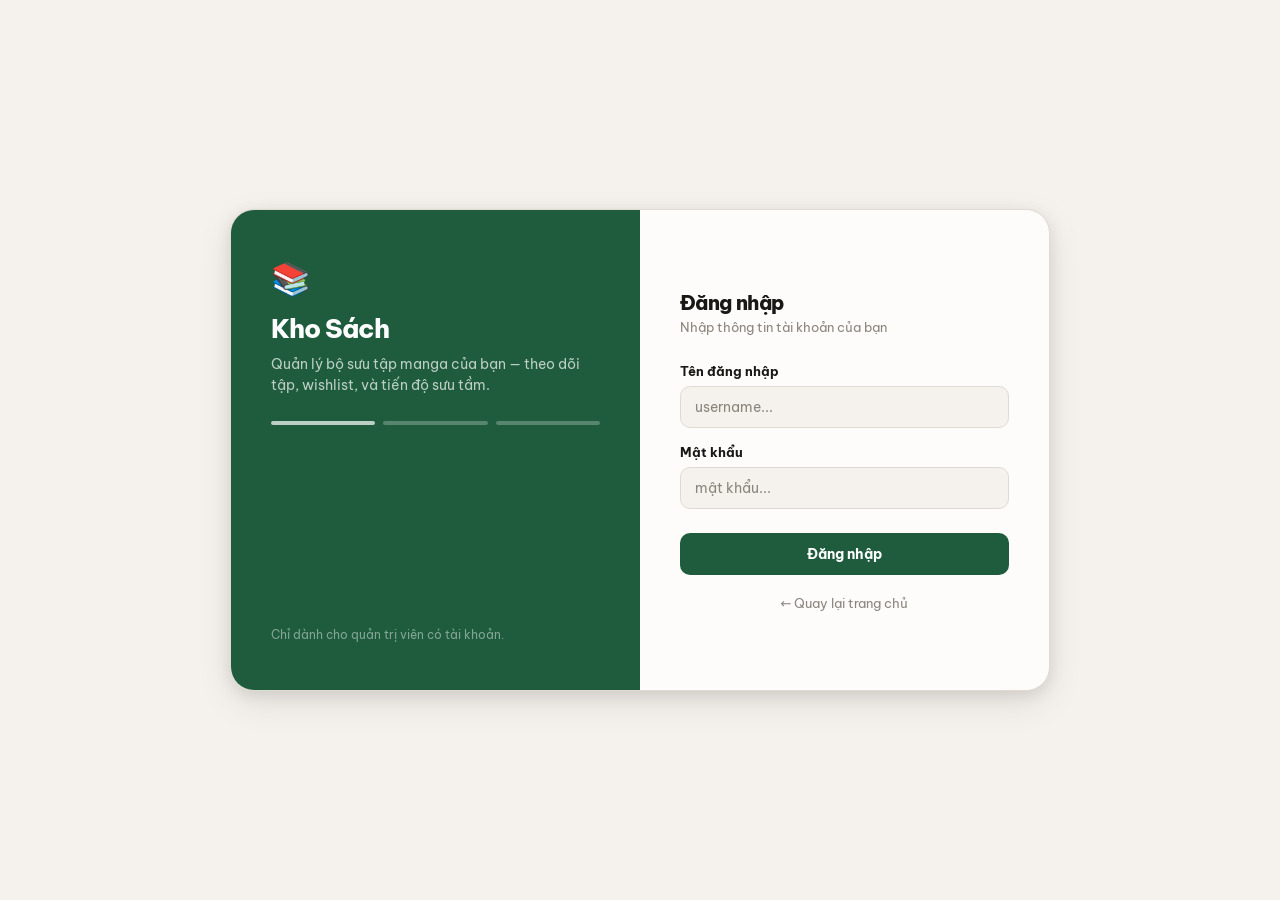
==== index.html @ 37cb6cc2 "Update index.html" ====
<!DOCTYPE html>
<html lang="vi">
<head>
  <meta charset="UTF-8">
  <meta name="viewport" content="width=device-width, initial-scale=1.0">
  <title>Kho Sách</title>
  <link rel="stylesheet" href="style.css">
  <style>
/* ── Vol-list (list style, dùng trong modal quản lý tập) ── */
.vol-list { display:flex; flex-direction:column; gap:8px; margin-bottom:16px; }
.vl-row {
  display:flex; align-items:center; gap:10px;
  padding:8px 10px;
  border-radius:var(--radius-sm);
  border:1.5px solid var(--border);
  background:var(--bg);
  transition:border-color 0.15s, background 0.15s;
}
.vl-row.owned {
  border-color:var(--accent);
  background:color-mix(in srgb, var(--accent) 6%, transparent);
}
.vl-cover-wrap {
  position:relative; flex-shrink:0;
  width:42px; height:58px;
  border-radius:var(--radius-xs);
  overflow:hidden; cursor:pointer;
  border:1px solid var(--border);
  background:var(--bg-alt);
  user-select:none; -webkit-user-select:none;
}
.vl-cover { width:100%; height:100%; object-fit:cover; display:block; }
.vl-cover-placeholder { width:100%;height:100%;display:flex;align-items:center;justify-content:center;font-size:18px; }
.vl-owned-badge {
  position:absolute;inset:0;
  display:flex;align-items:center;justify-content:center;
  font-size:18px;font-weight:900;color:var(--accent-text);
  background:rgba(0,0,0,0);transition:background 0.15s;pointer-events:none;
}
.vl-row.owned .vl-owned-badge { background:color-mix(in srgb, var(--accent) 65%, transparent); }
.vl-info  { flex:1;min-width:0;display:flex;flex-direction:column;gap:5px; }
.vl-num   { font-size:13px;font-weight:700;color:var(--text); }
.vl-url-row { display:flex;gap:6px;align-items:center; }
.vl-url-input {
  flex:1;min-width:0;
  padding:6px 10px;
  border:1.5px solid var(--border);border-radius:var(--radius-xs);
  font-size:12px;background:var(--surface);color:var(--text);
  outline:none;font-family:inherit;transition:border-color 0.15s;
}
.vl-url-input:focus { border-color:var(--accent); }
.vl-save-btn {
  flex-shrink:0;padding:6px 10px;
  border-radius:var(--radius-xs);
  background:var(--accent);color:var(--accent-text);
  border:none;font-size:13px;cursor:pointer;transition:opacity 0.15s;white-space:nowrap;
}
.vl-save-btn:hover   { opacity:0.85; }
.vl-save-btn:disabled { opacity:0.5;cursor:not-allowed; }
.vl-del-btn {
  flex-shrink:0;width:26px;height:26px;border-radius:50%;
  background:var(--red-bg);color:var(--red-fg);
  border:none;font-size:11px;cursor:pointer;
  display:flex;align-items:center;justify-content:center;transition:opacity 0.15s;
}
.vl-del-btn:hover { opacity:0.75; }
@media (max-width:480px) {
  .vl-url-input { font-size:13px;padding:7px 8px; }
  .vl-save-btn  { font-size:14px;padding:7px 10px; }
}

/* ── Mobile topbar: 1 hàng duy nhất ── */
@media (max-width: 768px) {
  /* Reset override từ responsive.css */
  .topbar {
    position: fixed;
    top: 0; left: 0; right: 0;
    z-index: 90;
    background: var(--bg);
    border-bottom: 1px solid var(--border);
    box-shadow: 0 1px 8px rgba(0,0,0,0.08);
    /* 1 hàng ngang duy nhất */
    display: flex !important;
    flex-direction: row !important;
    align-items: center !important;
    gap: 8px !important;
    padding: 10px 12px 10px 60px !important; /* 60px chừa hamburger bên trái */
    margin-bottom: 0 !important;
  }

  /* Ẩn title/sub trên mobile — tiêu đề đã có trong hamburger menu */
  .topbar .topbar-left { display: none !important; }

  /* Actions chiếm full width còn lại */
  .topbar .topbar-actions {
    display: flex !important;
    flex-direction: row !important;
    align-items: center !important;
    gap: 8px !important;
    flex: 1 !important;
    padding: 0 !important;
  }

  #searchInput {
    flex: 1 !important;
    width: auto !important;
    min-width: 0 !important;
    max-width: none !important;
    padding: 9px 12px !important;
    font-size: 14px !important;
    border-radius: var(--radius-sm) !important;
  }

  #adminBtn {
    flex-shrink: 0 !important;
    padding: 9px 12px !important;
    font-size: 13px !important;
    white-space: nowrap !important;
    border-radius: var(--radius-sm) !important;
  }

  /* Điều chỉnh padding main để không bị topbar che */
  .main-content { padding-top: 64px !important; }

  /* Mobile header bar (hamburger + brand) */
  .mobile-header {
    display: flex;
    align-items: center;
    gap: 0;
    position: fixed;
    top: 0; left: 0;
    z-index: 200;
    height: 54px;
    pointer-events: none; /* cho qua click vào topbar bên dưới */
  }
  .hamburger {
    position: static !important; /* override fixed từ responsive.css */
    pointer-events: auto;
    width: 44px; height: 44px;
    margin: 5px 0 5px 8px;
    border-radius: var(--radius-sm);
    flex-shrink: 0;
  }
  .mobile-brand {
    font-size: 14px;
    font-weight: 700;
    color: var(--text);
    letter-spacing: -0.01em;
    pointer-events: none;
    white-space: nowrap;
    margin-left: 6px;
  }
}
@media (min-width: 769px) {
  .mobile-header { display: none; }
}
  </style>
</head>
<body>

<div class="sidebar-overlay" id="sidebarOverlay" onclick="closeSidebar()"></div>
<!-- Mobile header: hamburger + brand name -->
<div class="mobile-header" id="mobileHeader">
  <button class="hamburger" id="hamburger" onclick="toggleSidebar()">☰</button>
  <span class="mobile-brand">📚 Kho Sách</span>
</div>

<div class="app">

  <aside class="sidebar" id="sidebar">
    <div class="sidebar-brand">
      <div class="brand-logo">
        <div class="brand-icon">📚</div>
        <span class="brand-name">Kho Sách</span>
      </div>
      <div class="brand-sub">Bộ sưu tập manga</div>
    </div>
    <nav class="sidebar-nav">
      <span class="nav-section-label">Thư viện</span>
      <button class="nav-btn active" data-filter="all"><span class="nav-icon">📋</span> Tất cả</button>
      <button class="nav-btn" data-filter="incomplete"><span class="nav-icon">🔖</span> Chưa đủ bộ</button>
      <button class="nav-btn" data-filter="complete"><span class="nav-icon">✅</span> Full bộ</button>
      <span class="nav-section-label">Công cụ</span>
      <button class="nav-btn" onclick="window.location.href='stats.html'"><span class="nav-icon">📊</span> Thống kê</button>
      <div id="adminNav" style="display:none;">
        <div class="sidebar-divider"></div>
        <button class="nav-btn" onclick="openAdminPanel()" style="color:var(--accent);font-weight:700;">
          <span class="nav-icon">⚙️</span> Quản lý
        </button>
      </div>
    </nav>
    <div class="sidebar-bottom">
      <button class="dark-toggle" id="darkToggle" onclick="toggleDark()">
        <span class="toggle-icon">🌙</span>
        <span class="toggle-label">Chế độ tối</span>
      </button>
      <button class="logout-btn" onclick="logout()">
        <span style="font-size:15px">🚪</span> Đăng xuất
      </button>
    </div>
  </aside>

  <main class="main-content">
    <div class="topbar">
      <!-- Title + sub (desktop: trái, mobile: ẩn sub) -->
      <div class="topbar-left">
        <div class="topbar-title">Thư viện</div>
        <div class="topbar-sub" id="topbarSub">Đang tải...</div>
      </div>
      <!-- Actions: search + admin btn -->
      <div class="topbar-actions">
        <input type="text" id="searchInput" placeholder="🔍 Tìm...">
        <button id="adminBtn" class="btn-primary" onclick="openAdminPanel()" style="display:none;">⚙️ Quản lý</button>
      </div>
    </div>

    <section>
      <div class="section-head">
        <h2>📖 Chưa đủ bộ</h2>
        <span class="section-count" id="countReading">0</span>
      </div>
      <div id="readingShelf" class="book-grid"></div>
    </section>

    <section>
      <div class="section-head">
        <h2>🕒 Wishlist</h2>
        <span class="section-count" id="countNext">0</span>
      </div>
      <div id="nextShelf" class="book-grid"></div>
    </section>

    <section>
      <div class="section-head">
        <h2>✅ Hoàn thành</h2>
        <span class="section-count" id="countFinished">0</span>
      </div>
      <div id="finishedShelf" class="book-grid"></div>
    </section>
  </main>
</div>

<!-- ===== ADMIN PANEL MODAL ===== -->
<div class="modal-backdrop" id="adminModal" onclick="if(event.target===this) closeAdminModal()">
  <div class="modal admin-modal" style="max-height:90vh;overflow-y:auto;">
    <button class="modal-close" onclick="closeAdminModal()">✕</button>
    <div class="modal-title">⚙️ Quản lý Truyện</div>
    <div class="admin-toolbar">
      <input class="search-box" type="text" id="adminSearch" placeholder="🔍 Tìm theo tên..." oninput="renderAdminTable()">
      <select class="filter-select" id="adminShelfFilter" onchange="renderAdminTable()">
        <option value="">Tất cả kệ</option>
        <option value="reading">📖 Chưa đủ bộ</option>
        <option value="next">🕒 Wishlist</option>
        <option value="finished">✅ Hoàn thành</option>
      </select>
      <button class="btn-primary" onclick="openBookEditModal()">＋ Thêm bộ truyện</button>
    </div>
    <div class="table-wrap">
      <table>
        <thead><tr>
          <th style="width:52px">Bìa</th><th>Tên bộ truyện</th><th>Tác giả</th>
          <th>Kệ</th><th>Tập</th><th style="width:110px">Hành động</th>
        </tr></thead>
        <tbody id="adminTableBody">
          <tr><td colspan="6"><div class="empty-state"><div class="emoji">⏳</div>Đang tải...</div></td></tr>
        </tbody>
      </table>
    </div>
  </div>
</div>

<!-- ===== MODAL: THÊM/SỬA SÁCH ===== -->
<div class="modal-backdrop" id="bookEditModal" onclick="if(event.target===this) closeBookEditModal()">
  <div class="modal">
    <button class="modal-close" onclick="closeBookEditModal()">✕</button>
    <div class="modal-title" id="bookEditTitle">Thêm bộ truyện mới</div>
    <div class="modal-msg" id="bookEditMsg"></div>
    <div class="form-grid">
      <div class="form-group-m form-full">
        <label>ID (slug) <span style="color:var(--red-fg)">*</span></label>
        <input type="text" id="fId" placeholder="ví dụ: one-piece, naruto...">
        <div class="form-hint">Không dấu, không khoảng trắng, dùng dấu gạch ngang</div>
      </div>
      <div class="form-group-m form-full">
        <label>Tên bộ truyện <span style="color:var(--red-fg)">*</span></label>
        <input type="text" id="fTitle" placeholder="One Piece, Naruto...">
      </div>
      <div class="form-group-m">
        <label>Tác giả <span style="color:var(--red-fg)">*</span></label>
        <input type="text" id="fAuthor" placeholder="Eiichiro Oda...">
      </div>
      <div class="form-group-m">
        <label>Kệ sách <span style="color:var(--red-fg)">*</span></label>
        <select id="fShelf">
          <option value="reading">📖 Chưa đủ bộ</option>
          <option value="next">🕒 Wishlist</option>
          <option value="finished">✅ Hoàn thành</option>
        </select>
      </div>
      <div class="form-group-m form-full">
        <label>URL ảnh bìa (tùy chọn)</label>
        <input type="text" id="fCover" placeholder="https://...">
        <div class="form-hint">Để trống nếu dùng ảnh bìa từ từng tập</div>
      </div>
    </div>
    <div class="modal-footer">
      <button class="btn-cancel" onclick="closeBookEditModal()">Hủy</button>
      <button class="btn-primary" id="bookSaveBtn" onclick="saveBook()">💾 Lưu</button>
    </div>
  </div>
</div>

<!-- ===== MODAL: QUẢN LÝ TẬP ===== -->
<div class="modal-backdrop" id="volModal" onclick="if(event.target===this) closeVolumeModal()">
  <div class="modal vol-modal">
    <button class="modal-close" onclick="closeVolumeModal()">✕</button>
    <div class="modal-title">Quản lý tập truyện</div>
    <div class="vol-book-title" id="volBookTitle"></div>
    <div class="vol-book-meta" id="volBookMeta"></div>
    <div class="modal-msg" id="volModalMsg"></div>

    <!-- Thêm tập mới -->
    <div class="vol-controls">
      <label>Thêm tập số:</label>
      <input type="number" id="volNumInput" min="1" value="1" placeholder="1">
      <input type="text" id="volCoverInput" placeholder="URL bìa tập (tuỳ chọn)">
      <button class="btn-primary" style="padding:8px 14px;font-size:13px" onclick="addVolume()">＋ Thêm</button>
    </div>
    <div class="vol-tip">Nhấn bìa = đổi sở hữu &nbsp;·&nbsp; Sửa URL rồi 💾 = cập nhật bìa &nbsp;·&nbsp; ✕ = xóa tập</div>

    <!-- List thay grid -->
    <div class="vol-list" id="volGrid"></div>

    <div class="modal-footer">
      <button class="btn-cancel" onclick="closeVolumeModal()">Đóng</button>
    </div>
  </div>
</div>

<!-- ===== MODAL: XÁC NHẬN XÓA ===== -->
<div class="modal-backdrop" id="delModal" onclick="if(event.target===this) closeModal('delModal')">
  <div class="modal del-modal">
    <div class="del-emoji">🗑️</div>
    <div class="del-msg" id="delMsg">Xóa bộ truyện này?</div>
    <div class="del-sub">Tất cả tập liên quan cũng sẽ bị xóa vĩnh viễn.</div>
    <div style="display:flex;gap:10px;justify-content:center">
      <button class="btn-cancel" onclick="closeModal('delModal')">Hủy</button>
      <button class="btn-danger" id="delConfirmBtn">Xóa vĩnh viễn</button>
    </div>
  </div>
</div>

<div id="toast"></div>

<script>
/* ===== THEME ===== */
(function() {
  const s = localStorage.getItem('theme');
  if (s) document.documentElement.setAttribute('data-theme', s);
})();

/* ===== AUTH ===== */
const session = JSON.parse(sessionStorage.getItem('admin_user') || 'null');
if (!session) { window.location.href = 'login.html'; }
else {
  if (session.role === 'superadmin' || session.role === 'editor') {
    document.getElementById('adminBtn').style.display = '';
    document.getElementById('adminNav').style.display = 'block';
  }
}
function logout() { sessionStorage.removeItem('admin_user'); window.location.href = 'login.html'; }

function toggleDark() {
  const isDark = document.documentElement.getAttribute('data-theme') === 'dark';
  const next = !isDark;
  localStorage.setItem('theme', next ? 'dark' : 'light');
  document.documentElement.setAttribute('data-theme', next ? 'dark' : 'light');
  syncDarkBtn(next);
}
function syncDarkBtn(isDark) {
  const btn = document.getElementById('darkToggle'); if (!btn) return;
  btn.querySelector('.toggle-icon').textContent = isDark ? '☀️' : '🌙';
  btn.querySelector('.toggle-label').textContent = isDark ? 'Chế độ sáng' : 'Chế độ tối';
}
syncDarkBtn(document.documentElement.getAttribute('data-theme') === 'dark');

function toggleSidebar() {
  const s = document.getElementById('sidebar'), o = document.getElementById('sidebarOverlay');
  if (s.classList.contains('open')) closeSidebar();
  else { s.classList.add('open'); o.classList.add('active'); }
}
function closeSidebar() {
  document.getElementById('sidebar').classList.remove('open');
  document.getElementById('sidebarOverlay').classList.remove('active');
}
document.querySelectorAll('.nav-btn').forEach(btn => {
  btn.addEventListener('click', () => { if (window.innerWidth <= 768) closeSidebar(); });
});

/* ===== SUPABASE ===== */
const SB_URL = "https://dklfwlgpomnrmxmbjpat.supabase.co";
const SB_KEY = "eyJhbGciOiJIUzI1NiIsInR5cCI6IkpXVCJ9.eyJpc3MiOiJzdXBhYmFzZSIsInJlZiI6ImRrbGZ3bGdwb21ucm14bWJqcGF0Iiwicm9sZSI6ImFub24iLCJpYXQiOjE3Nzg1MDQ5MDAsImV4cCI6MjA5NDA4MDkwMH0.sy8zDIdh9RBhl9TOqg6PnfTehqtV7VcFQSaSPoc4MoI";
const HEADERS = { apikey: SB_KEY, Authorization: `Bearer ${SB_KEY}`, 'Content-Type': 'application/json' };

let allBooks = [], volsByBook = {}, editingBookId = null, currentVolBookId = null;

async function sbGet(t,p='')  { const r=await fetch(`${SB_URL}/rest/v1/${t}?${p}`,{headers:HEADERS}); if(!r.ok) throw new Error(await r.text()); return r.json(); }
async function sbPost(t,b)    { const r=await fetch(`${SB_URL}/rest/v1/${t}`,{method:'POST',headers:{...HEADERS,Prefer:'return=representation'},body:JSON.stringify(b)}); if(!r.ok) throw new Error(await r.text()); return r.json(); }
async function sbPatch(t,f,b) { const r=await fetch(`${SB_URL}/rest/v1/${t}?${f}`,{method:'PATCH',headers:{...HEADERS,Prefer:'return=minimal'},body:JSON.stringify(b)}); if(!r.ok) throw new Error(await r.text()); }
async function sbDelete(t,f)  { const r=await fetch(`${SB_URL}/rest/v1/${t}?${f}`,{method:'DELETE',headers:HEADERS}); if(!r.ok) throw new Error(await r.text()); }

async function loadAdminData() {
  try {
    const [books, vols] = await Promise.all([sbGet('books','select=*&order=title.asc'), sbGet('volumes','select=*&order=number.asc')]);
    allBooks = books; volsByBook = {};
    vols.forEach(v => { if (!volsByBook[v.book_id]) volsByBook[v.book_id]=[]; volsByBook[v.book_id].push(v); });
    renderAdminTable();
  } catch(e) { showToast('Lỗi tải dữ liệu: '+e.message, true); }
}

function esc(s) { return String(s||'').replace(/&/g,'&amp;').replace(/</g,'&lt;').replace(/>/g,'&gt;').replace(/"/g,'&quot;'); }

function shelfBadgeHtml(shelf) {
  const map = { reading:['shelf-reading','📖 Chưa đủ bộ'], next:['shelf-next','🕒 Wishlist'], finished:['shelf-finished','✅ Hoàn thành'] };
  const [cls,label] = map[shelf]||['',''];
  return `<span class="shelf-badge ${cls}">${label}</span>`;
}

function renderAdminTable() {
  const q     = document.getElementById('adminSearch').value.toLowerCase();
  const shelf = document.getElementById('adminShelfFilter').value;
  const rows  = allBooks.filter(b => (b.title.toLowerCase().includes(q)||b.author.toLowerCase().includes(q)) && (!shelf||b.shelf===shelf));
  const tbody = document.getElementById('adminTableBody');
  if (!rows.length) { tbody.innerHTML=`<tr><td colspan="6"><div class="empty-state"><div class="emoji">📭</div>Không tìm thấy truyện nào.</div></td></tr>`; return; }
  tbody.innerHTML = rows.map(b => {
    const vols=volsByBook[b.id]||[]; const owned=vols.filter(v=>v.owned).length;
    const coverUrl=b.cover_override||(vols[0]&&vols[0].cover)||'';
    return `<tr>
      <td>${coverUrl?`<img class="book-cover-thumb" src="${esc(coverUrl)}" onerror="this.style.display='none';this.nextSibling.style.display='flex'">`:''}
          <div class="no-cover" style="${coverUrl?'display:none':''}">📖</div></td>
      <td><strong>${esc(b.title)}</strong><br><span style="font-size:11px;color:var(--text-3)">${esc(b.id)}</span></td>
      <td>${esc(b.author)}</td>
      <td>${shelfBadgeHtml(b.shelf)}</td>
      <td class="vol-count"><span class="vol-owned">${owned}</span> / ${vols.length} tập</td>
      <td><div class="row-actions">
        <button class="btn-icon btn-edit" onclick="openBookEditModal('${esc(b.id)}')">✏️</button>
        <button class="btn-icon btn-vol"  onclick="openVolumeModal('${esc(b.id)}')">📦</button>
        <button class="btn-icon btn-del"  onclick="confirmDelete('${esc(b.id)}','${esc(b.title)}')">🗑️</button>
      </div></td>
    </tr>`;
  }).join('');
}

function openAdminPanel()  { loadAdminData(); document.getElementById('adminModal').classList.add('open'); }
function closeAdminModal() { document.getElementById('adminModal').classList.remove('open'); }

function openBookEditModal(bookId) {
  editingBookId = bookId||null; const isEdit = !!bookId;
  document.getElementById('bookEditTitle').textContent = isEdit ? 'Chỉnh sửa bộ truyện' : 'Thêm bộ truyện mới';
  document.getElementById('bookEditMsg').className = 'modal-msg';
  document.getElementById('fId').disabled = isEdit;
  if (isEdit) { const b=allBooks.find(x=>x.id===bookId); document.getElementById('fId').value=b.id; document.getElementById('fTitle').value=b.title; document.getElementById('fAuthor').value=b.author; document.getElementById('fShelf').value=b.shelf; document.getElementById('fCover').value=b.cover_override||''; }
  else { ['fId','fTitle','fAuthor','fCover'].forEach(id=>document.getElementById(id).value=''); document.getElementById('fShelf').value='reading'; }
  document.getElementById('bookEditModal').classList.add('open');
}
function closeBookEditModal() { document.getElementById('bookEditModal').classList.remove('open'); }

async function saveBook() {
  const btn=document.getElementById('bookSaveBtn'), msgEl=document.getElementById('bookEditMsg');
  msgEl.className='modal-msg';
  const id=document.getElementById('fId').value.trim(), title=document.getElementById('fTitle').value.trim(),
        author=document.getElementById('fAuthor').value.trim(), shelf=document.getElementById('fShelf').value,
        cover=document.getElementById('fCover').value.trim()||null;
  if (!id||!title||!author) { msgEl.textContent='Vui lòng điền đầy đủ các trường bắt buộc (*)'; msgEl.className='modal-msg error'; return; }
  if (!/^[a-z0-9-]+$/.test(id)) { msgEl.textContent='ID chỉ gồm chữ thường, số và dấu gạch ngang'; msgEl.className='modal-msg error'; return; }
  btn.disabled=true; btn.innerHTML='<span class="spin"></span>Đang lưu...';
  try {
    if (!editingBookId) { await sbPost('books',{id,title,author,shelf,cover_override:cover}); showToast('Đã thêm bộ truyện mới ✓'); }
    else { await sbPatch('books',`id=eq.${encodeURIComponent(editingBookId)}`,{title,author,shelf,cover_override:cover}); showToast('Đã cập nhật ✓'); }
    closeBookEditModal(); loadAdminData();
  } catch(e) {
    let msg=e.message; if(msg.includes('duplicate')||msg.includes('unique')) msg='ID này đã tồn tại.';
    msgEl.textContent='Lỗi: '+msg; msgEl.className='modal-msg error';
  } finally { btn.disabled=false; btn.innerHTML='💾 Lưu'; }
}

function confirmDelete(bookId, title) {
  document.getElementById('delMsg').textContent=`Xóa "${title}"?`;
  document.getElementById('delConfirmBtn').onclick=()=>doDelete(bookId);
  document.getElementById('delModal').classList.add('open');
}
async function doDelete(bookId) {
  const btn=document.getElementById('delConfirmBtn');
  btn.disabled=true; btn.textContent='Đang xóa...';
  try { await sbDelete('books',`id=eq.${encodeURIComponent(bookId)}`); showToast('Đã xóa bộ truyện ✓'); closeModal('delModal'); loadAdminData(); }
  catch(e) { showToast('Lỗi: '+e.message,true); }
  finally { btn.disabled=false; btn.textContent='Xóa vĩnh viễn'; }
}

/* ── Volume modal ── */
function openVolumeModal(bookId) {
  currentVolBookId = bookId;
  const b = allBooks.find(x=>x.id===bookId);
  document.getElementById('volBookTitle').textContent = b.title;
  document.getElementById('volBookMeta').textContent  = b.author+' · '+({reading:'Chưa đủ bộ',next:'Wishlist',finished:'Hoàn thành'})[b.shelf];
  document.getElementById('volModalMsg').className = 'modal-msg';
  document.getElementById('volNumInput').value  = nextVolNum(bookId);
  document.getElementById('volCoverInput').value = '';
  renderVolList(bookId);
  document.getElementById('volModal').classList.add('open');
}
function closeVolumeModal() { document.getElementById('volModal').classList.remove('open'); }
function nextVolNum(bookId) { const vols=volsByBook[bookId]||[]; return vols.length?Math.max(...vols.map(v=>v.number))+1:1; }

/* ── Render vol-list (list style) ── */
function renderVolList(bookId) {
  const vols = (volsByBook[bookId]||[]).slice().sort((a,b)=>a.number-b.number);
  const el   = document.getElementById('volGrid');
  if (!el) return;

  if (!vols.length) {
    el.innerHTML = '<div style="color:var(--text-3);font-size:14px;text-align:center;padding:20px 0">Chưa có tập nào.</div>';
    return;
  }

  el.innerHTML = vols.map(v => `
    <div class="vl-row ${v.owned?'owned':''}" id="vlr-${v.id}" data-vol-id="${v.id}" data-owned="${v.owned}">
      <div class="vl-cover-wrap" data-toggle-id="${v.id}">
        ${v.cover
          ? `<img class="vl-cover" src="${esc(v.cover)}" onerror="this.style.display='none';this.nextElementSibling.style.display='flex'">
             <div class="vl-cover-placeholder" style="display:none">📖</div>`
          : `<div class="vl-cover-placeholder">📖</div>`}
        <div class="vl-owned-badge">${v.owned?'✓':''}</div>
      </div>
      <div class="vl-info">
        <div class="vl-num">Tập ${v.number}</div>
        <div class="vl-url-row">
          <input class="vl-url-input" type="url" inputmode="url"
            placeholder="https://... (URL ảnh bìa)"
            value="${esc(v.cover||'')}"
            data-vol-id="${v.id}"
            data-book-id="${bookId}">
          <button class="vl-save-btn" data-vol-id="${v.id}" data-book-id="${bookId}" onclick="vlSaveCover(this)">💾</button>
        </div>
      </div>
      <button class="vl-del-btn" onclick="event.stopPropagation();deleteVol(${v.id})">✕</button>
    </div>
  `).join('');

  /* Touch-safe toggle */
  el.querySelectorAll('.vl-cover-wrap').forEach(coverEl => {
    let startX, startY, moved = false;

    coverEl.addEventListener('touchstart', e => {
      startX = e.touches[0].clientX;
      startY = e.touches[0].clientY;
      moved  = false;
    }, { passive: true });

    coverEl.addEventListener('touchmove', e => {
      const dx = Math.abs(e.touches[0].clientX - startX);
      const dy = Math.abs(e.touches[0].clientY - startY);
      if (dx > 8 || dy > 8) moved = true;
    }, { passive: true });

    coverEl.addEventListener('touchend', e => {
      if (moved) return;
      e.preventDefault();
      const volId = parseInt(coverEl.dataset.toggleId);
      const row   = document.getElementById('vlr-' + volId);
      toggleOwned(volId, row.dataset.owned === 'true');
    });

    coverEl.addEventListener('click', () => {
      const volId = parseInt(coverEl.dataset.toggleId);
      const row   = document.getElementById('vlr-' + volId);
      toggleOwned(volId, row.dataset.owned === 'true');
    });
  });
}

/* ── Lưu cover URL inline ── */
async function vlSaveCover(btn) {
  const volId   = parseInt(btn.dataset.volId);
  const bookId2 = btn.dataset.bookId;
  const input   = btn.previousElementSibling;
  const newUrl  = input.value.trim() || null;

  btn.disabled = true; btn.textContent = "⏳";
  try {
    await sbPatch('volumes', `id=eq.${volId}`, { cover: newUrl });
    const v = (volsByBook[bookId2]||[]).find(x => x.id === volId);
    if (v) v.cover = newUrl;

    /* Cập nhật ảnh trong row */
    const row = document.getElementById('vlr-' + volId);
    if (row) {
      const img = row.querySelector('.vl-cover');
      const ph  = row.querySelector('.vl-cover-placeholder');
      if (newUrl) {
        if (img) { img.src = newUrl; img.style.display = ''; }
        else {
          const ni = document.createElement('img');
          ni.className = 'vl-cover'; ni.src = newUrl;
          ni.onerror = () => { ni.style.display='none'; if(ph) ph.style.display='flex'; };
          row.querySelector('.vl-cover-wrap').prepend(ni);
        }
        if (ph) ph.style.display = 'none';
      } else {
        if (img) img.style.display = 'none';
        if (ph)  ph.style.display  = 'flex';
      }
    }
    renderAdminTable();
    showToast('Đã cập nhật bìa ✓');
  } catch(e) {
    showToast('Lỗi lưu bìa: ' + e.message, true);
  } finally {
    btn.disabled = false; btn.textContent = '💾';
  }
}

async function addVolume() {
  const num=parseInt(document.getElementById('volNumInput').value), cover=document.getElementById('volCoverInput').value.trim()||null;
  const msgEl=document.getElementById('volModalMsg'); msgEl.className='modal-msg';
  if (!num||num<1) { msgEl.textContent='Số tập không hợp lệ.'; msgEl.className='modal-msg error'; return; }
  if ((volsByBook[currentVolBookId]||[]).find(v=>v.number===num)) { msgEl.textContent=`Tập ${num} đã tồn tại.`; msgEl.className='modal-msg error'; return; }
  try {
    const res=await sbPost('volumes',{book_id:currentVolBookId,number:num,owned:false,cover});
    if (!volsByBook[currentVolBookId]) volsByBook[currentVolBookId]=[];
    volsByBook[currentVolBookId].push(res[0]);
    document.getElementById('volNumInput').value=nextVolNum(currentVolBookId);
    document.getElementById('volCoverInput').value='';
    renderVolList(currentVolBookId); renderAdminTable(); showToast(`Đã thêm tập ${num} ✓`);
  } catch(e) { msgEl.textContent='Lỗi: '+e.message; msgEl.className='modal-msg error'; }
}

async function toggleOwned(volId, currentOwned) {
  try {
    await sbPatch('volumes',`id=eq.${volId}`,{owned:!currentOwned});
    for (const bid in volsByBook) { const v=volsByBook[bid].find(x=>x.id===volId); if(v){v.owned=!currentOwned;break;} }

    /* Cập nhật row UI mà không re-render toàn bộ */
    const row = document.getElementById('vlr-' + volId);
    if (row) {
      const newOwned = !currentOwned;
      row.dataset.owned = String(newOwned);
      row.classList.toggle('owned', newOwned);
      const badge = row.querySelector('.vl-owned-badge');
      if (badge) badge.textContent = newOwned ? '✓' : '';
    }
    renderAdminTable();
  } catch(e) { showToast('Lỗi cập nhật: '+e.message,true); }
}

async function deleteVol(volId) {
  try {
    await sbDelete('volumes',`id=eq.${volId}`);
    for (const bid in volsByBook) volsByBook[bid]=volsByBook[bid].filter(x=>x.id!==volId);
    renderVolList(currentVolBookId); renderAdminTable(); showToast('Đã xóa tập ✓');
  } catch(e) { showToast('Lỗi xóa tập: '+e.message,true); }
}

function closeModal(id) { document.getElementById(id).classList.remove('open'); }

let toastTimer;
function showToast(msg,isError=false) {
  const t=document.getElementById('toast');
  t.textContent=msg; t.style.background=isError?'var(--red-fg)':'var(--text)';
  t.classList.add('show'); clearTimeout(toastTimer);
  toastTimer=setTimeout(()=>t.classList.remove('show'),2800);
}
</script>

<script src="script.js"></script>
</body>
</html>
---- style.css ----
/* ===================================================
   KHO SÁCH — Main CSS Entry Point
   
   Thứ tự import quan trọng:
   1. base        → tokens & reset (phải đứng đầu)
   2. sidebar     → navigation
   3. layout      → topbar, sections, shared buttons
   4. books       → thư viện chính (index.html)
   5. detail      → chi tiết bộ truyện (book-detail.html)
   6. stats       → thống kê (stats.html)
   7. admin       → panel quản lý (index + stats)
   8. login       → trang đăng nhập (login.html)
   9. responsive  → tất cả @media (phải đứng cuối)
   =================================================== */

@import url('css/base.css');
@import url('css/sidebar.css');
@import url('css/layout.css');
@import url('css/books.css');
@import url('css/detail.css');
@import url('css/stats.css');
@import url('css/admin.css');
@import url('css/login.css');
@import url('css/responsive.css');
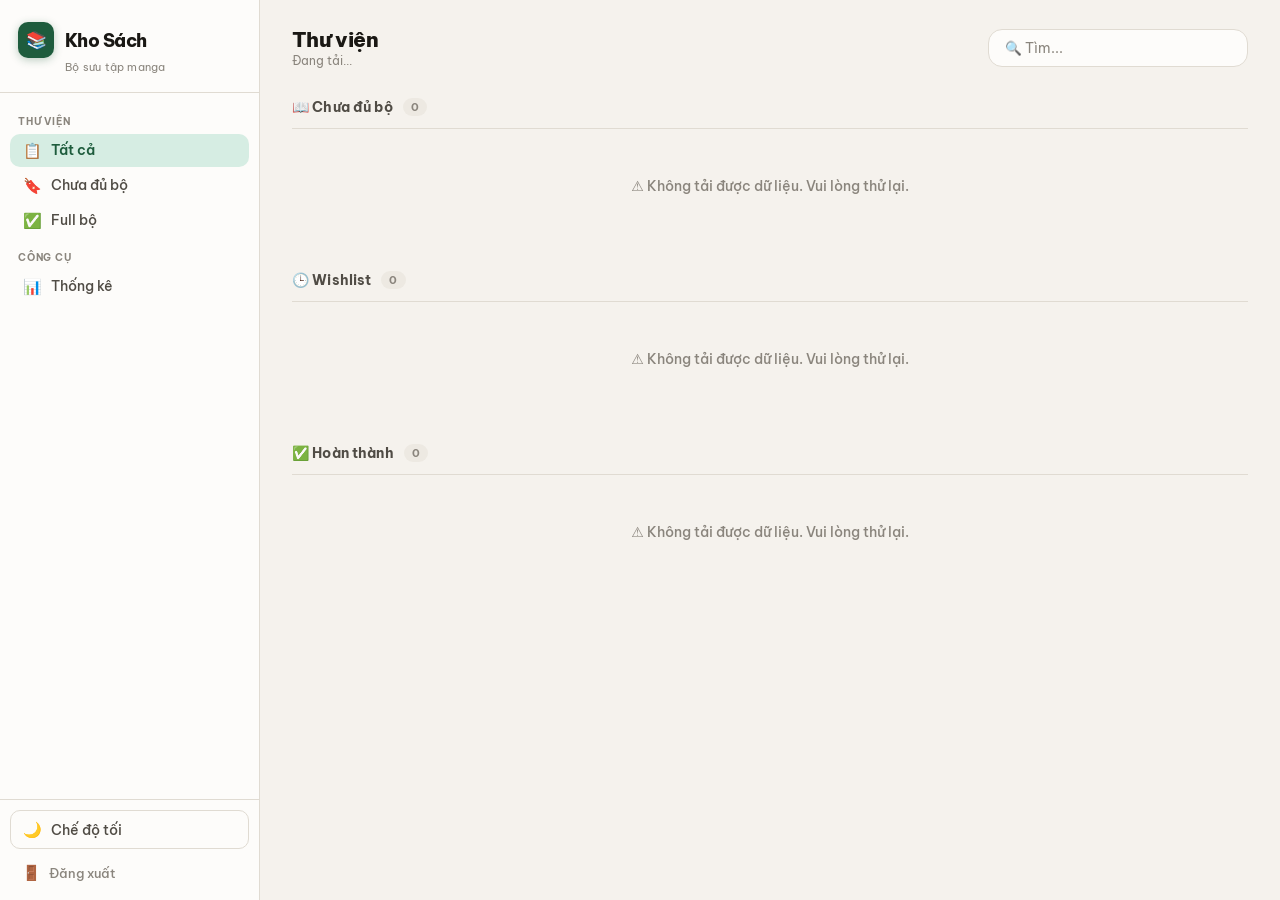
==== commit 88cea25f: "Update index.html" ====
--- a/index.html
+++ b/index.html
@@ -352,324 +352,17 @@
 
 <div id="toast"></div>
 
+
+<!-- ===== JS (thứ tự quan trọng) ===== -->
+<script src="js/supabase.js"></script>
+<script src="js/ui.js"></script>
+<script src="js/auth.js"></script>
+<script src="js/vol-list.js"></script>
+<script src="js/admin.js"></script>
 <script>
-/* ===== THEME ===== */
-(function() {
-  const s = localStorage.getItem('theme');
-  if (s) document.documentElement.setAttribute('data-theme', s);
-})();
-
-/* ===== AUTH ===== */
-const session = JSON.parse(sessionStorage.getItem('admin_user') || 'null');
-if (!session) { window.location.href = 'login.html'; }
-else {
-  if (session.role === 'superadmin' || session.role === 'editor') {
-    document.getElementById('adminBtn').style.display = '';
-    document.getElementById('adminNav').style.display = 'block';
-  }
-}
-function logout() { sessionStorage.removeItem('admin_user'); window.location.href = 'login.html'; }
-
-function toggleDark() {
-  const isDark = document.documentElement.getAttribute('data-theme') === 'dark';
-  const next = !isDark;
-  localStorage.setItem('theme', next ? 'dark' : 'light');
-  document.documentElement.setAttribute('data-theme', next ? 'dark' : 'light');
-  syncDarkBtn(next);
-}
-function syncDarkBtn(isDark) {
-  const btn = document.getElementById('darkToggle'); if (!btn) return;
-  btn.querySelector('.toggle-icon').textContent = isDark ? '☀️' : '🌙';
-  btn.querySelector('.toggle-label').textContent = isDark ? 'Chế độ sáng' : 'Chế độ tối';
-}
-syncDarkBtn(document.documentElement.getAttribute('data-theme') === 'dark');
-
-function toggleSidebar() {
-  const s = document.getElementById('sidebar'), o = document.getElementById('sidebarOverlay');
-  if (s.classList.contains('open')) closeSidebar();
-  else { s.classList.add('open'); o.classList.add('active'); }
-}
-function closeSidebar() {
-  document.getElementById('sidebar').classList.remove('open');
-  document.getElementById('sidebarOverlay').classList.remove('active');
-}
-document.querySelectorAll('.nav-btn').forEach(btn => {
-  btn.addEventListener('click', () => { if (window.innerWidth <= 768) closeSidebar(); });
-});
-
-/* ===== SUPABASE ===== */
-const SB_URL = "https://dklfwlgpomnrmxmbjpat.supabase.co";
-const SB_KEY = "eyJhbGciOiJIUzI1NiIsInR5cCI6IkpXVCJ9.eyJpc3MiOiJzdXBhYmFzZSIsInJlZiI6ImRrbGZ3bGdwb21ucm14bWJqcGF0Iiwicm9sZSI6ImFub24iLCJpYXQiOjE3Nzg1MDQ5MDAsImV4cCI6MjA5NDA4MDkwMH0.sy8zDIdh9RBhl9TOqg6PnfTehqtV7VcFQSaSPoc4MoI";
-const HEADERS = { apikey: SB_KEY, Authorization: `Bearer ${SB_KEY}`, 'Content-Type': 'application/json' };
-
-let allBooks = [], volsByBook = {}, editingBookId = null, currentVolBookId = null;
-
-async function sbGet(t,p='')  { const r=await fetch(`${SB_URL}/rest/v1/${t}?${p}`,{headers:HEADERS}); if(!r.ok) throw new Error(await r.text()); return r.json(); }
-async function sbPost(t,b)    { const r=await fetch(`${SB_URL}/rest/v1/${t}`,{method:'POST',headers:{...HEADERS,Prefer:'return=representation'},body:JSON.stringify(b)}); if(!r.ok) throw new Error(await r.text()); return r.json(); }
-async function sbPatch(t,f,b) { const r=await fetch(`${SB_URL}/rest/v1/${t}?${f}`,{method:'PATCH',headers:{...HEADERS,Prefer:'return=minimal'},body:JSON.stringify(b)}); if(!r.ok) throw new Error(await r.text()); }
-async function sbDelete(t,f)  { const r=await fetch(`${SB_URL}/rest/v1/${t}?${f}`,{method:'DELETE',headers:HEADERS}); if(!r.ok) throw new Error(await r.text()); }
-
-async function loadAdminData() {
-  try {
-    const [books, vols] = await Promise.all([sbGet('books','select=*&order=title.asc'), sbGet('volumes','select=*&order=number.asc')]);
-    allBooks = books; volsByBook = {};
-    vols.forEach(v => { if (!volsByBook[v.book_id]) volsByBook[v.book_id]=[]; volsByBook[v.book_id].push(v); });
-    renderAdminTable();
-  } catch(e) { showToast('Lỗi tải dữ liệu: '+e.message, true); }
-}
-
-function esc(s) { return String(s||'').replace(/&/g,'&amp;').replace(/</g,'&lt;').replace(/>/g,'&gt;').replace(/"/g,'&quot;'); }
-
-function shelfBadgeHtml(shelf) {
-  const map = { reading:['shelf-reading','📖 Chưa đủ bộ'], next:['shelf-next','🕒 Wishlist'], finished:['shelf-finished','✅ Hoàn thành'] };
-  const [cls,label] = map[shelf]||['',''];
-  return `<span class="shelf-badge ${cls}">${label}</span>`;
-}
-
-function renderAdminTable() {
-  const q     = document.getElementById('adminSearch').value.toLowerCase();
-  const shelf = document.getElementById('adminShelfFilter').value;
-  const rows  = allBooks.filter(b => (b.title.toLowerCase().includes(q)||b.author.toLowerCase().includes(q)) && (!shelf||b.shelf===shelf));
-  const tbody = document.getElementById('adminTableBody');
-  if (!rows.length) { tbody.innerHTML=`<tr><td colspan="6"><div class="empty-state"><div class="emoji">📭</div>Không tìm thấy truyện nào.</div></td></tr>`; return; }
-  tbody.innerHTML = rows.map(b => {
-    const vols=volsByBook[b.id]||[]; const owned=vols.filter(v=>v.owned).length;
-    const coverUrl=b.cover_override||(vols[0]&&vols[0].cover)||'';
-    return `<tr>
-      <td>${coverUrl?`<img class="book-cover-thumb" src="${esc(coverUrl)}" onerror="this.style.display='none';this.nextSibling.style.display='flex'">`:''}
-          <div class="no-cover" style="${coverUrl?'display:none':''}">📖</div></td>
-      <td><strong>${esc(b.title)}</strong><br><span style="font-size:11px;color:var(--text-3)">${esc(b.id)}</span></td>
-      <td>${esc(b.author)}</td>
-      <td>${shelfBadgeHtml(b.shelf)}</td>
-      <td class="vol-count"><span class="vol-owned">${owned}</span> / ${vols.length} tập</td>
-      <td><div class="row-actions">
-        <button class="btn-icon btn-edit" onclick="openBookEditModal('${esc(b.id)}')">✏️</button>
-        <button class="btn-icon btn-vol"  onclick="openVolumeModal('${esc(b.id)}')">📦</button>
-        <button class="btn-icon btn-del"  onclick="confirmDelete('${esc(b.id)}','${esc(b.title)}')">🗑️</button>
-      </div></td>
-    </tr>`;
-  }).join('');
-}
-
-function openAdminPanel()  { loadAdminData(); document.getElementById('adminModal').classList.add('open'); }
-function closeAdminModal() { document.getElementById('adminModal').classList.remove('open'); }
-
-function openBookEditModal(bookId) {
-  editingBookId = bookId||null; const isEdit = !!bookId;
-  document.getElementById('bookEditTitle').textContent = isEdit ? 'Chỉnh sửa bộ truyện' : 'Thêm bộ truyện mới';
-  document.getElementById('bookEditMsg').className = 'modal-msg';
-  document.getElementById('fId').disabled = isEdit;
-  if (isEdit) { const b=allBooks.find(x=>x.id===bookId); document.getElementById('fId').value=b.id; document.getElementById('fTitle').value=b.title; document.getElementById('fAuthor').value=b.author; document.getElementById('fShelf').value=b.shelf; document.getElementById('fCover').value=b.cover_override||''; }
-  else { ['fId','fTitle','fAuthor','fCover'].forEach(id=>document.getElementById(id).value=''); document.getElementById('fShelf').value='reading'; }
-  document.getElementById('bookEditModal').classList.add('open');
-}
-function closeBookEditModal() { document.getElementById('bookEditModal').classList.remove('open'); }
-
-async function saveBook() {
-  const btn=document.getElementById('bookSaveBtn'), msgEl=document.getElementById('bookEditMsg');
-  msgEl.className='modal-msg';
-  const id=document.getElementById('fId').value.trim(), title=document.getElementById('fTitle').value.trim(),
-        author=document.getElementById('fAuthor').value.trim(), shelf=document.getElementById('fShelf').value,
-        cover=document.getElementById('fCover').value.trim()||null;
-  if (!id||!title||!author) { msgEl.textContent='Vui lòng điền đầy đủ các trường bắt buộc (*)'; msgEl.className='modal-msg error'; return; }
-  if (!/^[a-z0-9-]+$/.test(id)) { msgEl.textContent='ID chỉ gồm chữ thường, số và dấu gạch ngang'; msgEl.className='modal-msg error'; return; }
-  btn.disabled=true; btn.innerHTML='<span class="spin"></span>Đang lưu...';
-  try {
-    if (!editingBookId) { await sbPost('books',{id,title,author,shelf,cover_override:cover}); showToast('Đã thêm bộ truyện mới ✓'); }
-    else { await sbPatch('books',`id=eq.${encodeURIComponent(editingBookId)}`,{title,author,shelf,cover_override:cover}); showToast('Đã cập nhật ✓'); }
-    closeBookEditModal(); loadAdminData();
-  } catch(e) {
-    let msg=e.message; if(msg.includes('duplicate')||msg.includes('unique')) msg='ID này đã tồn tại.';
-    msgEl.textContent='Lỗi: '+msg; msgEl.className='modal-msg error';
-  } finally { btn.disabled=false; btn.innerHTML='💾 Lưu'; }
-}
-
-function confirmDelete(bookId, title) {
-  document.getElementById('delMsg').textContent=`Xóa "${title}"?`;
-  document.getElementById('delConfirmBtn').onclick=()=>doDelete(bookId);
-  document.getElementById('delModal').classList.add('open');
-}
-async function doDelete(bookId) {
-  const btn=document.getElementById('delConfirmBtn');
-  btn.disabled=true; btn.textContent='Đang xóa...';
-  try { await sbDelete('books',`id=eq.${encodeURIComponent(bookId)}`); showToast('Đã xóa bộ truyện ✓'); closeModal('delModal'); loadAdminData(); }
-  catch(e) { showToast('Lỗi: '+e.message,true); }
-  finally { btn.disabled=false; btn.textContent='Xóa vĩnh viễn'; }
-}
-
-/* ── Volume modal ── */
-function openVolumeModal(bookId) {
-  currentVolBookId = bookId;
-  const b = allBooks.find(x=>x.id===bookId);
-  document.getElementById('volBookTitle').textContent = b.title;
-  document.getElementById('volBookMeta').textContent  = b.author+' · '+({reading:'Chưa đủ bộ',next:'Wishlist',finished:'Hoàn thành'})[b.shelf];
-  document.getElementById('volModalMsg').className = 'modal-msg';
-  document.getElementById('volNumInput').value  = nextVolNum(bookId);
-  document.getElementById('volCoverInput').value = '';
-  renderVolList(bookId);
-  document.getElementById('volModal').classList.add('open');
-}
-function closeVolumeModal() { document.getElementById('volModal').classList.remove('open'); }
-function nextVolNum(bookId) { const vols=volsByBook[bookId]||[]; return vols.length?Math.max(...vols.map(v=>v.number))+1:1; }
-
-/* ── Render vol-list (list style) ── */
-function renderVolList(bookId) {
-  const vols = (volsByBook[bookId]||[]).slice().sort((a,b)=>a.number-b.number);
-  const el   = document.getElementById('volGrid');
-  if (!el) return;
-
-  if (!vols.length) {
-    el.innerHTML = '<div style="color:var(--text-3);font-size:14px;text-align:center;padding:20px 0">Chưa có tập nào.</div>';
-    return;
-  }
-
-  el.innerHTML = vols.map(v => `
-    <div class="vl-row ${v.owned?'owned':''}" id="vlr-${v.id}" data-vol-id="${v.id}" data-owned="${v.owned}">
-      <div class="vl-cover-wrap" data-toggle-id="${v.id}">
-        ${v.cover
-          ? `<img class="vl-cover" src="${esc(v.cover)}" onerror="this.style.display='none';this.nextElementSibling.style.display='flex'">
-             <div class="vl-cover-placeholder" style="display:none">📖</div>`
-          : `<div class="vl-cover-placeholder">📖</div>`}
-        <div class="vl-owned-badge">${v.owned?'✓':''}</div>
-      </div>
-      <div class="vl-info">
-        <div class="vl-num">Tập ${v.number}</div>
-        <div class="vl-url-row">
-          <input class="vl-url-input" type="url" inputmode="url"
-            placeholder="https://... (URL ảnh bìa)"
-            value="${esc(v.cover||'')}"
-            data-vol-id="${v.id}"
-            data-book-id="${bookId}">
-          <button class="vl-save-btn" data-vol-id="${v.id}" data-book-id="${bookId}" onclick="vlSaveCover(this)">💾</button>
-        </div>
-      </div>
-      <button class="vl-del-btn" onclick="event.stopPropagation();deleteVol(${v.id})">✕</button>
-    </div>
-  `).join('');
-
-  /* Touch-safe toggle */
-  el.querySelectorAll('.vl-cover-wrap').forEach(coverEl => {
-    let startX, startY, moved = false;
-
-    coverEl.addEventListener('touchstart', e => {
-      startX = e.touches[0].clientX;
-      startY = e.touches[0].clientY;
-      moved  = false;
-    }, { passive: true });
-
-    coverEl.addEventListener('touchmove', e => {
-      const dx = Math.abs(e.touches[0].clientX - startX);
-      const dy = Math.abs(e.touches[0].clientY - startY);
-      if (dx > 8 || dy > 8) moved = true;
-    }, { passive: true });
-
-    coverEl.addEventListener('touchend', e => {
-      if (moved) return;
-      e.preventDefault();
-      const volId = parseInt(coverEl.dataset.toggleId);
-      const row   = document.getElementById('vlr-' + volId);
-      toggleOwned(volId, row.dataset.owned === 'true');
-    });
-
-    coverEl.addEventListener('click', () => {
-      const volId = parseInt(coverEl.dataset.toggleId);
-      const row   = document.getElementById('vlr-' + volId);
-      toggleOwned(volId, row.dataset.owned === 'true');
-    });
-  });
-}
-
-/* ── Lưu cover URL inline ── */
-async function vlSaveCover(btn) {
-  const volId   = parseInt(btn.dataset.volId);
-  const bookId2 = btn.dataset.bookId;
-  const input   = btn.previousElementSibling;
-  const newUrl  = input.value.trim() || null;
-
-  btn.disabled = true; btn.textContent = "⏳";
-  try {
-    await sbPatch('volumes', `id=eq.${volId}`, { cover: newUrl });
-    const v = (volsByBook[bookId2]||[]).find(x => x.id === volId);
-    if (v) v.cover = newUrl;
-
-    /* Cập nhật ảnh trong row */
-    const row = document.getElementById('vlr-' + volId);
-    if (row) {
-      const img = row.querySelector('.vl-cover');
-      const ph  = row.querySelector('.vl-cover-placeholder');
-      if (newUrl) {
-        if (img) { img.src = newUrl; img.style.display = ''; }
-        else {
-          const ni = document.createElement('img');
-          ni.className = 'vl-cover'; ni.src = newUrl;
-          ni.onerror = () => { ni.style.display='none'; if(ph) ph.style.display='flex'; };
-          row.querySelector('.vl-cover-wrap').prepend(ni);
-        }
-        if (ph) ph.style.display = 'none';
-      } else {
-        if (img) img.style.display = 'none';
-        if (ph)  ph.style.display  = 'flex';
-      }
-    }
-    renderAdminTable();
-    showToast('Đã cập nhật bìa ✓');
-  } catch(e) {
-    showToast('Lỗi lưu bìa: ' + e.message, true);
-  } finally {
-    btn.disabled = false; btn.textContent = '💾';
-  }
-}
-
-async function addVolume() {
-  const num=parseInt(document.getElementById('volNumInput').value), cover=document.getElementById('volCoverInput').value.trim()||null;
-  const msgEl=document.getElementById('volModalMsg'); msgEl.className='modal-msg';
-  if (!num||num<1) { msgEl.textContent='Số tập không hợp lệ.'; msgEl.className='modal-msg error'; return; }
-  if ((volsByBook[currentVolBookId]||[]).find(v=>v.number===num)) { msgEl.textContent=`Tập ${num} đã tồn tại.`; msgEl.className='modal-msg error'; return; }
-  try {
-    const res=await sbPost('volumes',{book_id:currentVolBookId,number:num,owned:false,cover});
-    if (!volsByBook[currentVolBookId]) volsByBook[currentVolBookId]=[];
-    volsByBook[currentVolBookId].push(res[0]);
-    document.getElementById('volNumInput').value=nextVolNum(currentVolBookId);
-    document.getElementById('volCoverInput').value='';
-    renderVolList(currentVolBookId); renderAdminTable(); showToast(`Đã thêm tập ${num} ✓`);
-  } catch(e) { msgEl.textContent='Lỗi: '+e.message; msgEl.className='modal-msg error'; }
-}
-
-async function toggleOwned(volId, currentOwned) {
-  try {
-    await sbPatch('volumes',`id=eq.${volId}`,{owned:!currentOwned});
-    for (const bid in volsByBook) { const v=volsByBook[bid].find(x=>x.id===volId); if(v){v.owned=!currentOwned;break;} }
-
-    /* Cập nhật row UI mà không re-render toàn bộ */
-    const row = document.getElementById('vlr-' + volId);
-    if (row) {
-      const newOwned = !currentOwned;
-      row.dataset.owned = String(newOwned);
-      row.classList.toggle('owned', newOwned);
-      const badge = row.querySelector('.vl-owned-badge');
-      if (badge) badge.textContent = newOwned ? '✓' : '';
-    }
-    renderAdminTable();
-  } catch(e) { showToast('Lỗi cập nhật: '+e.message,true); }
-}
-
-async function deleteVol(volId) {
-  try {
-    await sbDelete('volumes',`id=eq.${volId}`);
-    for (const bid in volsByBook) volsByBook[bid]=volsByBook[bid].filter(x=>x.id!==volId);
-    renderVolList(currentVolBookId); renderAdminTable(); showToast('Đã xóa tập ✓');
-  } catch(e) { showToast('Lỗi xóa tập: '+e.message,true); }
-}
-
-function closeModal(id) { document.getElementById(id).classList.remove('open'); }
-
-let toastTimer;
-function showToast(msg,isError=false) {
-  const t=document.getElementById('toast');
-  t.textContent=msg; t.style.background=isError?'var(--red-fg)':'var(--text)';
-  t.classList.add('show'); clearTimeout(toastTimer);
-  toastTimer=setTimeout(()=>t.classList.remove('show'),2800);
-}
+/* Khởi tạo trang index.html */
+const session = requireAuth();
+showAdminElements(session, 'adminBtn', 'adminNav');
 </script>
 
 <script src="script.js"></script>
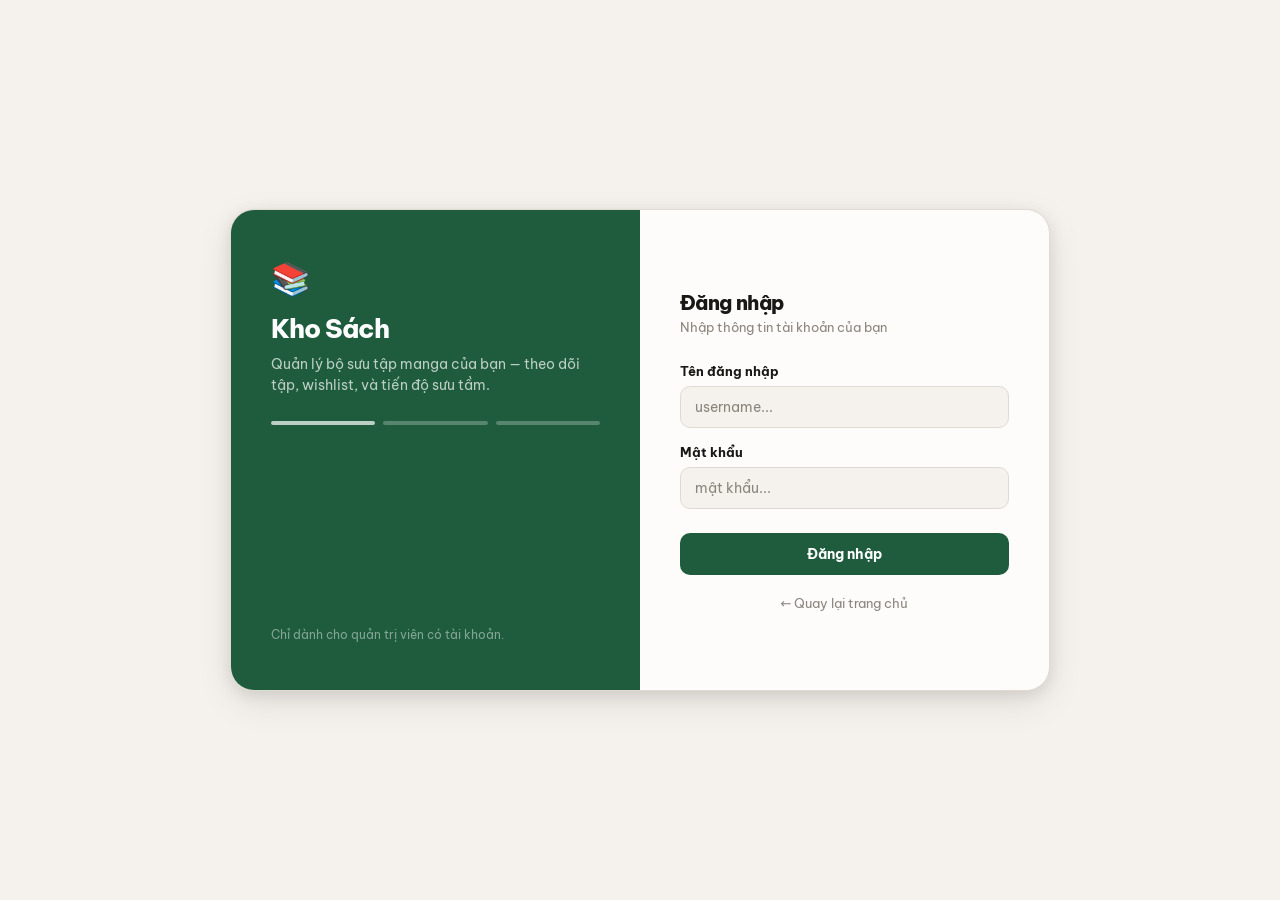
==== commit e40e343d: "Update index.html" ====
--- a/index.html
+++ b/index.html
@@ -5,161 +5,10 @@
   <meta name="viewport" content="width=device-width, initial-scale=1.0">
   <title>Kho Sách</title>
   <link rel="stylesheet" href="style.css">
-  <style>
-/* ── Vol-list (list style, dùng trong modal quản lý tập) ── */
-.vol-list { display:flex; flex-direction:column; gap:8px; margin-bottom:16px; }
-.vl-row {
-  display:flex; align-items:center; gap:10px;
-  padding:8px 10px;
-  border-radius:var(--radius-sm);
-  border:1.5px solid var(--border);
-  background:var(--bg);
-  transition:border-color 0.15s, background 0.15s;
-}
-.vl-row.owned {
-  border-color:var(--accent);
-  background:color-mix(in srgb, var(--accent) 6%, transparent);
-}
-.vl-cover-wrap {
-  position:relative; flex-shrink:0;
-  width:42px; height:58px;
-  border-radius:var(--radius-xs);
-  overflow:hidden; cursor:pointer;
-  border:1px solid var(--border);
-  background:var(--bg-alt);
-  user-select:none; -webkit-user-select:none;
-}
-.vl-cover { width:100%; height:100%; object-fit:cover; display:block; }
-.vl-cover-placeholder { width:100%;height:100%;display:flex;align-items:center;justify-content:center;font-size:18px; }
-.vl-owned-badge {
-  position:absolute;inset:0;
-  display:flex;align-items:center;justify-content:center;
-  font-size:18px;font-weight:900;color:var(--accent-text);
-  background:rgba(0,0,0,0);transition:background 0.15s;pointer-events:none;
-}
-.vl-row.owned .vl-owned-badge { background:color-mix(in srgb, var(--accent) 65%, transparent); }
-.vl-info  { flex:1;min-width:0;display:flex;flex-direction:column;gap:5px; }
-.vl-num   { font-size:13px;font-weight:700;color:var(--text); }
-.vl-url-row { display:flex;gap:6px;align-items:center; }
-.vl-url-input {
-  flex:1;min-width:0;
-  padding:6px 10px;
-  border:1.5px solid var(--border);border-radius:var(--radius-xs);
-  font-size:12px;background:var(--surface);color:var(--text);
-  outline:none;font-family:inherit;transition:border-color 0.15s;
-}
-.vl-url-input:focus { border-color:var(--accent); }
-.vl-save-btn {
-  flex-shrink:0;padding:6px 10px;
-  border-radius:var(--radius-xs);
-  background:var(--accent);color:var(--accent-text);
-  border:none;font-size:13px;cursor:pointer;transition:opacity 0.15s;white-space:nowrap;
-}
-.vl-save-btn:hover   { opacity:0.85; }
-.vl-save-btn:disabled { opacity:0.5;cursor:not-allowed; }
-.vl-del-btn {
-  flex-shrink:0;width:26px;height:26px;border-radius:50%;
-  background:var(--red-bg);color:var(--red-fg);
-  border:none;font-size:11px;cursor:pointer;
-  display:flex;align-items:center;justify-content:center;transition:opacity 0.15s;
-}
-.vl-del-btn:hover { opacity:0.75; }
-@media (max-width:480px) {
-  .vl-url-input { font-size:13px;padding:7px 8px; }
-  .vl-save-btn  { font-size:14px;padding:7px 10px; }
-}
-
-/* ── Mobile topbar: 1 hàng duy nhất ── */
-@media (max-width: 768px) {
-  /* Reset override từ responsive.css */
-  .topbar {
-    position: fixed;
-    top: 0; left: 0; right: 0;
-    z-index: 90;
-    background: var(--bg);
-    border-bottom: 1px solid var(--border);
-    box-shadow: 0 1px 8px rgba(0,0,0,0.08);
-    /* 1 hàng ngang duy nhất */
-    display: flex !important;
-    flex-direction: row !important;
-    align-items: center !important;
-    gap: 8px !important;
-    padding: 10px 12px 10px 60px !important; /* 60px chừa hamburger bên trái */
-    margin-bottom: 0 !important;
-  }
-
-  /* Ẩn title/sub trên mobile — tiêu đề đã có trong hamburger menu */
-  .topbar .topbar-left { display: none !important; }
-
-  /* Actions chiếm full width còn lại */
-  .topbar .topbar-actions {
-    display: flex !important;
-    flex-direction: row !important;
-    align-items: center !important;
-    gap: 8px !important;
-    flex: 1 !important;
-    padding: 0 !important;
-  }
-
-  #searchInput {
-    flex: 1 !important;
-    width: auto !important;
-    min-width: 0 !important;
-    max-width: none !important;
-    padding: 9px 12px !important;
-    font-size: 14px !important;
-    border-radius: var(--radius-sm) !important;
-  }
-
-  #adminBtn {
-    flex-shrink: 0 !important;
-    padding: 9px 12px !important;
-    font-size: 13px !important;
-    white-space: nowrap !important;
-    border-radius: var(--radius-sm) !important;
-  }
-
-  /* Điều chỉnh padding main để không bị topbar che */
-  .main-content { padding-top: 64px !important; }
-
-  /* Mobile header bar (hamburger + brand) */
-  .mobile-header {
-    display: flex;
-    align-items: center;
-    gap: 0;
-    position: fixed;
-    top: 0; left: 0;
-    z-index: 200;
-    height: 54px;
-    pointer-events: none; /* cho qua click vào topbar bên dưới */
-  }
-  .hamburger {
-    position: static !important; /* override fixed từ responsive.css */
-    pointer-events: auto;
-    width: 44px; height: 44px;
-    margin: 5px 0 5px 8px;
-    border-radius: var(--radius-sm);
-    flex-shrink: 0;
-  }
-  .mobile-brand {
-    font-size: 14px;
-    font-weight: 700;
-    color: var(--text);
-    letter-spacing: -0.01em;
-    pointer-events: none;
-    white-space: nowrap;
-    margin-left: 6px;
-  }
-}
-@media (min-width: 769px) {
-  .mobile-header { display: none; }
-}
-  </style>
 </head>
 <body>
 
 <div class="sidebar-overlay" id="sidebarOverlay" onclick="closeSidebar()"></div>
-<!-- Mobile header: hamburger + brand name -->
 <div class="mobile-header" id="mobileHeader">
   <button class="hamburger" id="hamburger" onclick="toggleSidebar()">☰</button>
   <span class="mobile-brand">📚 Kho Sách</span>
@@ -202,12 +51,10 @@
 
   <main class="main-content">
     <div class="topbar">
-      <!-- Title + sub (desktop: trái, mobile: ẩn sub) -->
       <div class="topbar-left">
         <div class="topbar-title">Thư viện</div>
         <div class="topbar-sub" id="topbarSub">Đang tải...</div>
       </div>
-      <!-- Actions: search + admin btn -->
       <div class="topbar-actions">
         <input type="text" id="searchInput" placeholder="🔍 Tìm...">
         <button id="adminBtn" class="btn-primary" onclick="openAdminPanel()" style="display:none;">⚙️ Quản lý</button>
@@ -318,8 +165,6 @@
     <div class="vol-book-title" id="volBookTitle"></div>
     <div class="vol-book-meta" id="volBookMeta"></div>
     <div class="modal-msg" id="volModalMsg"></div>
-
-    <!-- Thêm tập mới -->
     <div class="vol-controls">
       <label>Thêm tập số:</label>
       <input type="number" id="volNumInput" min="1" value="1" placeholder="1">
@@ -327,10 +172,7 @@
       <button class="btn-primary" style="padding:8px 14px;font-size:13px" onclick="addVolume()">＋ Thêm</button>
     </div>
     <div class="vol-tip">Nhấn bìa = đổi sở hữu &nbsp;·&nbsp; Sửa URL rồi 💾 = cập nhật bìa &nbsp;·&nbsp; ✕ = xóa tập</div>
-
-    <!-- List thay grid -->
     <div class="vol-list" id="volGrid"></div>
-
     <div class="modal-footer">
       <button class="btn-cancel" onclick="closeVolumeModal()">Đóng</button>
     </div>
@@ -352,19 +194,16 @@
 
 <div id="toast"></div>
 
-
-<!-- ===== JS (thứ tự quan trọng) ===== -->
+<!-- ===== JS ===== -->
 <script src="js/supabase.js"></script>
 <script src="js/ui.js"></script>
 <script src="js/auth.js"></script>
 <script src="js/vol-list.js"></script>
 <script src="js/admin.js"></script>
 <script>
-/* Khởi tạo trang index.html */
 const session = requireAuth();
 showAdminElements(session, 'adminBtn', 'adminNav');
 </script>
-
 <script src="script.js"></script>
 </body>
 </html>
--- a/style.css
+++ b/style.css
@@ -1,6 +1,6 @@
 /* ===================================================
    KHO SÁCH — Main CSS Entry Point
-   
+
    Thứ tự import quan trọng:
    1. base        → tokens & reset (phải đứng đầu)
    2. sidebar     → navigation
@@ -9,8 +9,9 @@
    5. detail      → chi tiết bộ truyện (book-detail.html)
    6. stats       → thống kê (stats.html)
    7. admin       → panel quản lý (index + stats)
-   8. login       → trang đăng nhập (login.html)
-   9. responsive  → tất cả @media (phải đứng cuối)
+   8. vollist     → danh sách tập dùng chung
+   9. login       → trang đăng nhập (login.html)
+   10. responsive → tất cả @media (phải đứng cuối)
    =================================================== */
 
 @import url('css/base.css');
@@ -20,5 +21,6 @@
 @import url('css/detail.css');
 @import url('css/stats.css');
 @import url('css/admin.css');
+@import url('css/vollist.css');
 @import url('css/login.css');
 @import url('css/responsive.css');
